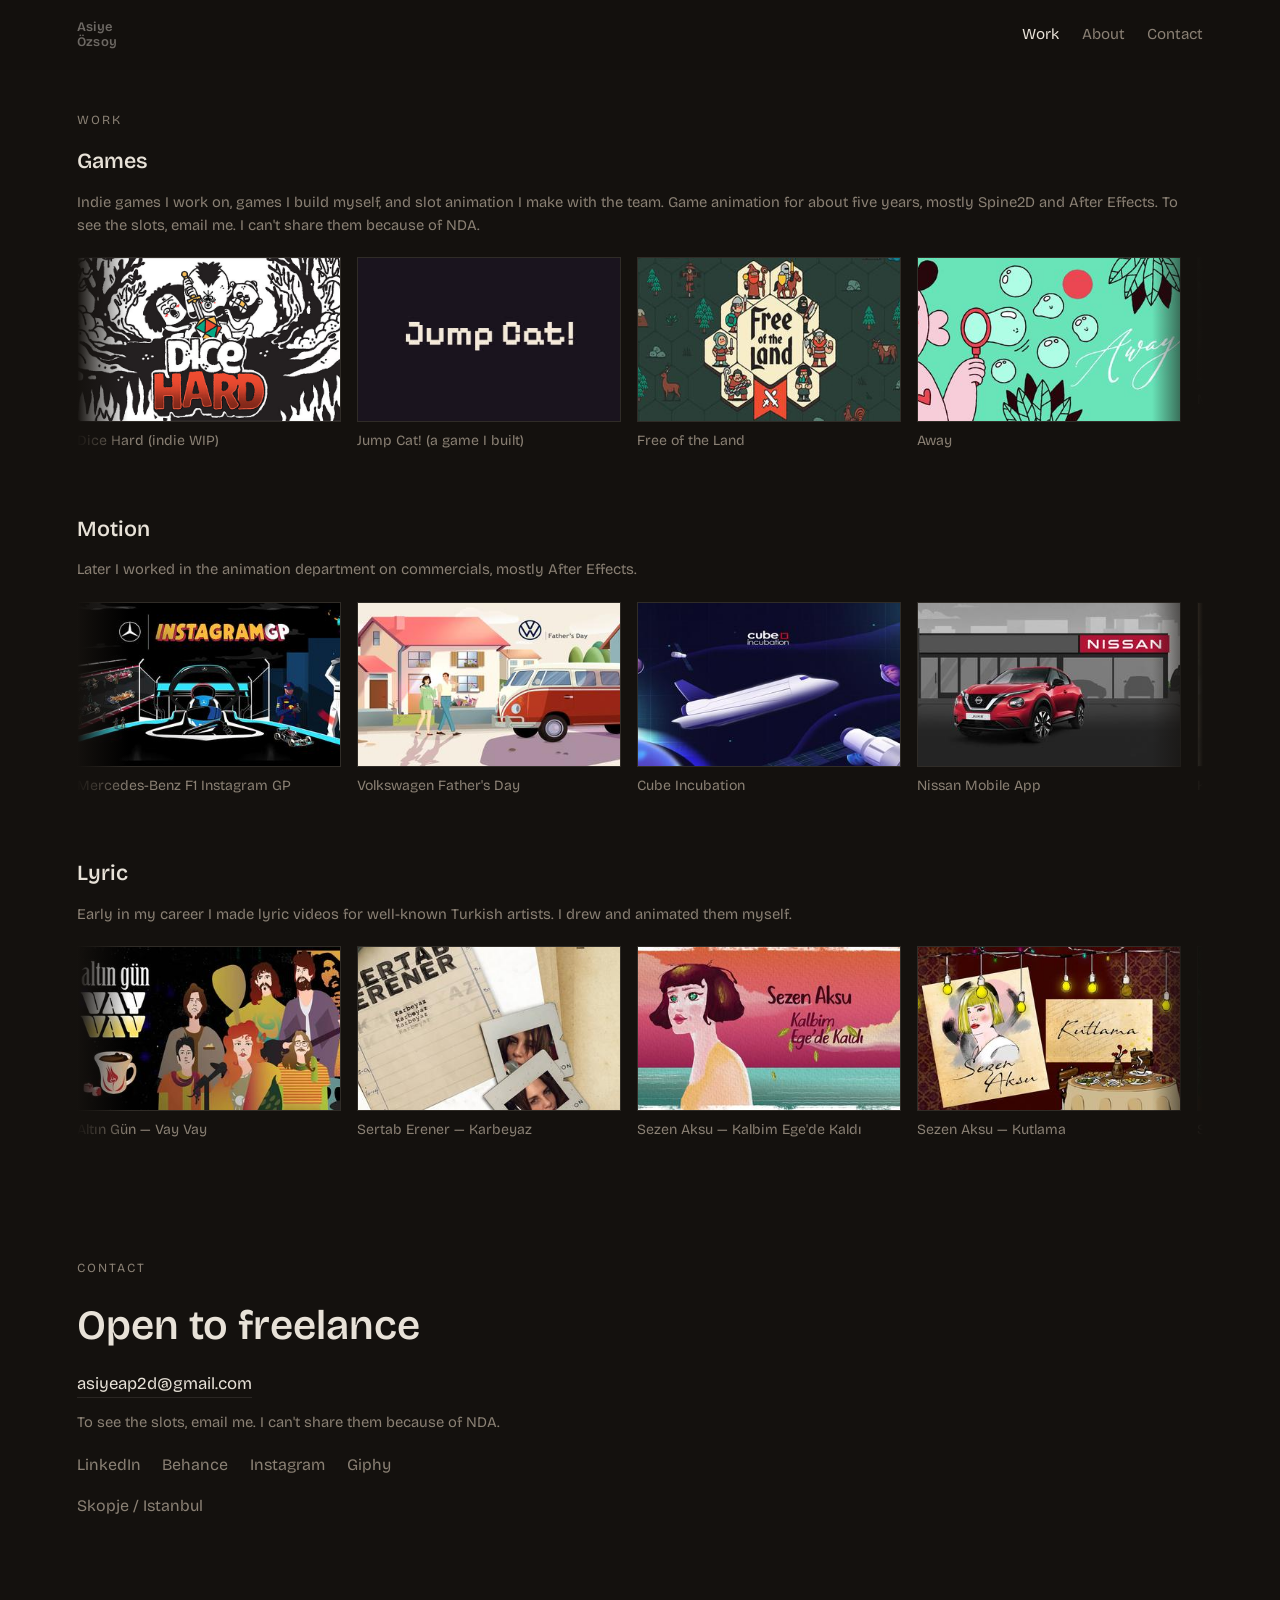
==== index.html @ 809813a2 "Merge 0783d5aa87bd15c969c91256ac37161a1b82086a into 384b6fa0c8974aed345f57bc67e46e4096f87b56" ====
<!DOCTYPE html>
<html lang="en">
<head>
  <meta charset="UTF-8">
  <meta name="viewport" content="width=device-width, initial-scale=1.0">
  <title>asiye ozsoy - portfolio</title>
  <meta name="description" content="2D animator and VFX artist. Games, motion, and lyric work. Open to freelance. Skopje / Istanbul.">
  <link rel="preconnect" href="https://fonts.googleapis.com">
  <link rel="preconnect" href="https://fonts.gstatic.com" crossorigin>
  <link href="https://fonts.googleapis.com/css2?family=Bricolage+Grotesque:opsz,wght@12..96,400;12..96,500;12..96,600;12..96,700&display=swap" rel="stylesheet">
  <link rel="stylesheet" href="css/site.css">
</head>
<body>
  <header class="site-header">
    <a class="wordmark" href="index.html" title="Asiye Özsoy">Asiye<br>Özsoy</a>
    <nav class="nav">
      <a href="#work" aria-current="page">Work</a>
      <a href="about.html">About</a>
      <a href="#contact">Contact</a>
    </nav>
  </header>

  <main>
    <section id="work" class="section">
      <p class="kicker">Work</p>

      <div class="block" id="games">
        <h2 class="section-title">Games</h2>
        <p class="section-blurb">Indie games I work on, games I build myself, and slot animation I make with the team. Game animation for about five years, mostly Spine2D and After Effects. To see the slots, <a href="mailto:asiyeap2d@gmail.com">email me</a>. I can't share them because of NDA.</p>
        <div class="h-track-wrap is-start">
          <div class="h-track" tabindex="0" aria-label="Games">
            <div class="h-track-inner">
              <a class="tile" href="https://store.steampowered.com/app/4084040/Dice_Hard/" target="_blank" rel="noopener" title="Dice Hard (indie WIP)">
                <img src="thumbs/dice-hard.jpg" alt="Dice Hard (indie WIP)">
                <span class="tile-label">Dice Hard (indie WIP)</span>
              </a>
              <a class="tile" href="jump-cat/" target="_blank" rel="noopener" title="Jump Cat! (a game I built)">
                <img src="thumbs/jump-cat.jpg" alt="Jump Cat! (a game I built)">
                <span class="tile-label">Jump Cat! (a game I built)</span>
              </a>
              <a class="tile" href="https://www.behance.net/gallery/241065881/Free-Of-The-Land" target="_blank" rel="noopener">
                <img src="thumbs/free-of-the-land.jpg" alt="Free of the Land">
                <span class="tile-label">Free of the Land</span>
              </a>
              <a class="tile" href="https://www.behance.net/gallery/220817751/Away-(GGJ-2025)" target="_blank" rel="noopener">
                <img src="thumbs/away-ggj-2025.jpg" alt="Away (GGJ 2025)">
                <span class="tile-label">Away</span>
              </a>
              <div class="tile nda" aria-disabled="true" aria-label="Monkey Mike, NDA">
                <img src="thumbs/monkey-mike.jpg" alt="">
                <span class="tile-label">Monkey Mike</span>
              </div>
              <div class="tile nda" aria-disabled="true" aria-label="Scarlett Journey, NDA">
                <img src="thumbs/scarlett-journey-mf.jpg" alt="">
                <span class="tile-label">Scarlett Journey</span>
              </div>
              <div class="tile nda" aria-disabled="true" aria-label="The Tipsy Tourist, NDA">
                <img src="thumbs/the-tipsy-tourist.jpg" alt="">
                <span class="tile-label">The Tipsy Tourist</span>
              </div>
              <div class="tile nda" aria-disabled="true" aria-label="Heist Bank Rush, NDA">
                <img src="thumbs/heist-bank-rush.jpg" alt="">
                <span class="tile-label">Heist Bank Rush</span>
              </div>
              <div class="tile nda" aria-disabled="true" aria-label="Stampede Gold, NDA">
                <img src="thumbs/stampede-gold.jpg" alt="">
                <span class="tile-label">Stampede Gold</span>
              </div>
              <div class="tile nda" aria-disabled="true" aria-label="Gold Nugget Rush, NDA">
                <img src="thumbs/gold-nugget-rush.jpg" alt="">
                <span class="tile-label">Gold Nugget Rush</span>
              </div>
            </div>
          </div>
        </div>
      </div>

      <div class="block" id="motion">
        <h2 class="section-title">Motion</h2>
        <p class="section-blurb">Later I worked in the animation department on commercials, mostly After Effects.</p>
        <div class="h-track-wrap is-start">
          <div class="h-track" tabindex="0" aria-label="Motion">
            <div class="h-track-inner">
              <a class="tile" href="https://www.behance.net/gallery/129097191/Mercedes-Benz-F1-Instagram-GP" target="_blank" rel="noopener">
                <img src="thumbs/mercedes-benz-f1-instagram-gp.jpg" alt="Mercedes-Benz F1 Instagram GP">
                <span class="tile-label">Mercedes-Benz F1 Instagram GP</span>
              </a>
              <a class="tile" href="https://www.behance.net/gallery/122119927/Volkswagen-Fathers-Day" target="_blank" rel="noopener">
                <img src="thumbs/volkswagen-fathers-day.jpg" alt="Volkswagen Father's Day">
                <span class="tile-label">Volkswagen Father's Day</span>
              </a>
              <a class="tile" href="https://www.behance.net/gallery/128659975/Cube-Incubation" target="_blank" rel="noopener">
                <img src="thumbs/cube-incubation.jpg" alt="Cube Incubation">
                <span class="tile-label">Cube Incubation</span>
              </a>
              <a class="tile" href="https://www.behance.net/gallery/135617525/Nissan-Mobile-App" target="_blank" rel="noopener">
                <img src="thumbs/nissan-mobile-app.jpg" alt="Nissan Mobile App">
                <span class="tile-label">Nissan Mobile App</span>
              </a>
              <a class="tile" href="https://www.behance.net/gallery/140150429/Kzlay-Plus-Karamuerverli-Yesil" target="_blank" rel="noopener">
                <img src="thumbs/kizilay-plus-karamurverli-soda.jpg" alt="Kızılay Plus">
                <span class="tile-label">Kızılay Plus</span>
              </a>
              <a class="tile" href="https://www.behance.net/gallery/135873563/Togg-CES-2022" target="_blank" rel="noopener">
                <img src="thumbs/togg-ces-2022.jpg" alt="Togg CES 2022">
                <span class="tile-label">Togg CES 2022</span>
              </a>
            </div>
          </div>
        </div>
      </div>

      <div class="block" id="lyric">
        <h2 class="section-title">Lyric</h2>
        <p class="section-blurb">Early in my career I made lyric videos for well-known Turkish artists. I drew and animated them myself.</p>
        <div class="h-track-wrap is-start">
          <div class="h-track" tabindex="0" aria-label="Lyric">
            <div class="h-track-inner">
              <a class="tile" href="https://www.behance.net/gallery/91504417/Altn-Guen-Vay-Vay" target="_blank" rel="noopener">
                <img src="thumbs/altin-gun-vay-vay.jpg" alt="Altın Gün — Vay Vay">
                <span class="tile-label">Altın Gün — Vay Vay</span>
              </a>
              <a class="tile" href="https://www.behance.net/gallery/86034231/Sertab-Erener-Karbeyaz-(Lyrics)" target="_blank" rel="noopener">
                <img src="thumbs/sertab-erener-karbeyaz.jpg" alt="Sertab Erener — Karbeyaz">
                <span class="tile-label">Sertab Erener — Karbeyaz</span>
              </a>
              <a class="tile" href="https://www.behance.net/gallery/86029261/Sezen-Aksu-Kalbim-Egede-Kald-(Lyrics)" target="_blank" rel="noopener">
                <img src="thumbs/sezen-aksu-kalbim-egede-kaldi.jpg" alt="Sezen Aksu — Kalbim Ege'de Kaldı">
                <span class="tile-label">Sezen Aksu — Kalbim Ege'de Kaldı</span>
              </a>
              <a class="tile" href="https://www.behance.net/gallery/86030645/Sezen-Aksu-Kutlama-(Lyric)" target="_blank" rel="noopener">
                <img src="thumbs/sezen-aksu-kutlama.jpg" alt="Sezen Aksu — Kutlama">
                <span class="tile-label">Sezen Aksu — Kutlama</span>
              </a>
              <a class="tile" href="https://www.behance.net/gallery/85668925/Sezen-Aksu-Ruezgar-Krd-Dalm" target="_blank" rel="noopener">
                <img src="thumbs/sezen-aksu-ruzgar-kirdi-dalimi.jpg" alt="Sezen Aksu — Rüzgar Kırdı Dalımı">
                <span class="tile-label">Sezen Aksu — Rüzgar Kırdı Dalımı</span>
              </a>
              <a class="tile" href="https://www.behance.net/gallery/86033073/Ferhat-Goecer-cimdeki-Hazine-(Lyrics)" target="_blank" rel="noopener">
                <img src="thumbs/ferhat-gocer-icimdeki-hazine.jpg" alt="Ferhat Göçer — İçimdeki Hazine">
                <span class="tile-label">Ferhat Göçer — İçimdeki Hazine</span>
              </a>
              <a class="tile" href="https://www.behance.net/gallery/86032571/Halil-Sezai-Sonbahar" target="_blank" rel="noopener">
                <img src="thumbs/halil-sezai-sonbahar.jpg" alt="Halil Sezai — Sonbahar">
                <span class="tile-label">Halil Sezai — Sonbahar</span>
              </a>
              <a class="tile" href="https://www.behance.net/gallery/86033521/Sezen-Aksu-Ahbap-Cavuslar" target="_blank" rel="noopener">
                <img src="thumbs/sezen-aksu-ahbap-cavuslar.jpg" alt="Sezen Aksu — Ahbap Çavuşlar">
                <span class="tile-label">Sezen Aksu — Ahbap Çavuşlar</span>
              </a>
              <a class="tile" href="https://www.behance.net/gallery/85667417/Sezen-Aksu-Begonvil" target="_blank" rel="noopener">
                <img src="thumbs/sezen-aksu-begonvil.jpg" alt="Sezen Aksu — Begonvil">
                <span class="tile-label">Sezen Aksu — Begonvil</span>
              </a>
              <a class="tile" href="https://www.behance.net/gallery/85669883/Sezen-Aksu-Anlasana" target="_blank" rel="noopener">
                <img src="thumbs/sezen-aksu-anlasana.jpg" alt="Sezen Aksu — Anlasana">
                <span class="tile-label">Sezen Aksu — Anlasana</span>
              </a>
            </div>
          </div>
        </div>
      </div>
    </section>

    <section id="contact" class="section contact">
      <p class="kicker">Contact</p>
      <h2 class="contact-title">Open to freelance</h2>
      <button type="button" class="email-copy" data-copy-email>asiyeap2d@gmail.com</button>
      <p class="nda-note">To see the slots, email me. I can't share them because of NDA.</p>
      <p class="contact-links">
        <a href="https://www.linkedin.com/in/asiyeozsoy/" target="_blank" rel="noopener">LinkedIn</a>
        <a href="https://www.behance.net/asiyeozsoy" target="_blank" rel="noopener">Behance</a>
        <a href="https://www.instagram.com/asiye2d/" target="_blank" rel="noopener">Instagram</a>
        <a href="https://giphy.com/asiyeaydinli" target="_blank" rel="noopener">Giphy</a>
      </p>
      <p class="muted">Skopje / Istanbul</p>
    </section>
  </main>

  <script src="js/site.js"></script>
</body>
</html>
---- css/site.css ----
:root {
  --bg: #14110e;
  --ink: #14110e;
  --text: #e8e2d8;
  --muted: #8a8074;
  --surface: #1b1713;
  --line: rgba(232, 226, 216, 0.1);
  --fade: #14110e;
}

*,
*::before,
*::after {
  box-sizing: border-box;
}

html {
  scroll-behavior: smooth;
}

html,
body {
  margin: 0;
  padding: 0;
  background: var(--bg);
  color: var(--text);
  font-family: "Bricolage Grotesque", sans-serif;
  font-optical-sizing: auto;
  font-weight: 400;
  line-height: 1.55;
}

img {
  max-width: 100%;
  display: block;
}

a {
  color: inherit;
  text-decoration: none;
}

button {
  font: inherit;
  color: inherit;
  background: none;
  border: 0;
  cursor: pointer;
}

.site-header {
  display: flex;
  align-items: center;
  justify-content: space-between;
  padding: 1.25rem 6vw;
  position: sticky;
  top: 0;
  z-index: 20;
  background: color-mix(in srgb, var(--bg) 88%, transparent);
  backdrop-filter: blur(10px);
}

.wordmark {
  --wordmark-lit: 0;
  font-weight: 600;
  letter-spacing: 0.02em;
  font-size: 13px;
  line-height: 1.15;
  color: var(--text);
  opacity: calc(0.42 + var(--wordmark-lit) * 0.58);
  text-shadow: 0 0 calc(var(--wordmark-lit) * 16px) color-mix(in srgb, var(--text) calc(var(--wordmark-lit) * 45%), transparent);
}

@media (hover: none), (prefers-reduced-motion: reduce) {
  .wordmark {
    --wordmark-lit: 1;
    text-shadow: none;
  }
}

.nav {
  display: flex;
  gap: 1.4rem;
  font-size: 0.95rem;
}

.nav a[aria-current="page"] {
  color: var(--text);
}

.nav a:not([aria-current="page"]) {
  color: var(--muted);
}

.nav a:hover {
  color: var(--text);
}

.section {
  padding: 2.5rem 6vw 1rem;
}

.kicker,
.section-title {
  margin: 0 0 1rem;
}

.kicker {
  color: var(--muted);
  font-size: 0.78rem;
  letter-spacing: 0.16em;
  text-transform: uppercase;
}

.section-title {
  font-size: 1.35rem;
  font-weight: 560;
}

.block {
  margin-bottom: 3.2rem;
}

.h-track-wrap {
  position: relative;
}

.h-track-wrap::before,
.h-track-wrap::after {
  content: "";
  position: absolute;
  top: 0;
  bottom: 0;
  width: 3.2rem;
  pointer-events: none;
  z-index: 2;
  opacity: 1;
}

.h-track-wrap::before {
  left: 0;
  background: linear-gradient(90deg, var(--fade), transparent);
}

.h-track-wrap::after {
  right: 0;
  background: linear-gradient(270deg, var(--fade), transparent);
}

.h-track-wrap.is-start::before,
.h-track-wrap.is-end::after {
  opacity: 0;
}

.h-track {
  overflow-x: auto;
  padding: 0.2rem 0;
  scroll-snap-type: x proximity;
  cursor: grab;
  overscroll-behavior-x: contain;
  -ms-overflow-style: none;
  scrollbar-width: none;
}

.h-track::-webkit-scrollbar {
  display: none;
}

.h-track.is-dragging {
  cursor: grabbing;
  user-select: none;
}

.h-track-inner {
  display: flex;
  gap: 1rem;
  width: max-content;
  padding: 0 1.4rem 0.4rem;
}

.h-track .tile {
  flex: 0 0 16.5rem;
  scroll-snap-align: start;
}

.h-track .tile img {
  -webkit-user-drag: none;
  user-select: none;
}

.h-track .tile.nda {
  flex-basis: 12.4rem;
}

.tile.nda {
  position: relative;
  pointer-events: none;
  cursor: default;
  opacity: 0.5;
}

.tile.nda img {
  filter: saturate(0.42);
}

.tile.nda::after {
  content: "";
  position: absolute;
  top: 0.5rem;
  right: 0.5rem;
  width: 1.15rem;
  height: 1.15rem;
  pointer-events: none;
  opacity: 0.62;
  filter: drop-shadow(0 0 3px rgba(20, 17, 14, 0.7));
  background: url("data:image/svg+xml,%3Csvg xmlns='http://www.w3.org/2000/svg' viewBox='0 0 24 24' fill='none' stroke='%23e8e2d8' stroke-width='1.85' stroke-linecap='round' stroke-linejoin='round'%3E%3Crect x='5' y='11' width='14' height='10' rx='2'/%3E%3Cpath d='M8 11V8a4 4 0 0 1 8 0v3'/%3E%3C/svg%3E")
    center / contain no-repeat;
}

.nda-note,
.section-blurb {
  margin: 0.85rem 0 0;
  color: var(--muted);
  font-size: 0.92rem;
}

.section-blurb {
  margin: -0.25rem 0 1.1rem;
}

.grid {
  display: grid;
  grid-template-columns: repeat(3, 1fr);
  gap: 1rem;
}

.tile {
  display: block;
  color: inherit;
}

.tile img,
.tile-video {
  width: 100%;
  aspect-ratio: 16 / 10;
  object-fit: cover;
  background: var(--surface);
  border: 1px solid var(--line);
}

.tile-video {
  display: block;
  pointer-events: none;
  max-width: 100%;
  height: auto;
}

.tile-video::-webkit-media-controls {
  display: none !important;
}

.tile-label {
  display: block;
  margin-top: 0.5rem;
  font-size: 0.88rem;
  color: var(--muted);
}

.tile:not(.nda):hover .tile-label {
  color: var(--text);
}

.contact {
  padding-bottom: 5rem;
}

.contact-title {
  margin: 0 0 0.8rem;
  font-size: clamp(1.8rem, 4vw, 2.6rem);
  font-weight: 560;
}

.email-copy {
  display: inline-block;
  padding: 0;
  border-bottom: 1px solid var(--line);
  font-size: 1.05rem;
}

.email-copy:hover,
.email-copy.copied {
  color: var(--text);
}

.contact-links {
  display: flex;
  flex-wrap: wrap;
  gap: 1rem 1.35rem;
  margin: 1.2rem 0 0.8rem;
}

.contact-links a {
  color: var(--muted);
}

.contact-links a:hover {
  color: var(--text);
}

.muted {
  color: var(--muted);
}

.about-page {
  padding: 1.5rem 6vw 5rem;
}

.about-layout {
  display: grid;
  grid-template-columns: 0.85fr 1.15fr 1fr;
  grid-template-areas:
    "portrait copy personal"
    "giphy giphy personal";
  gap: 2.4rem;
  align-items: start;
  align-content: start;
}

.portrait {
  grid-area: portrait;
  margin: 0;
}

.copy {
  grid-area: copy;
}

.personal {
  grid-area: personal;
}

.portrait-hang {
  position: relative;
  transform-origin: 50% 3%;
  animation: portrait-sway 12s ease-in-out infinite;
}

.portrait-frame {
  position: relative;
  z-index: 1;
  display: block;
  width: 100%;
  height: auto;
  aspect-ratio: 626 / 781;
  pointer-events: none;
}

.portrait-photo {
  position: absolute;
  z-index: 0;
  top: 15.7%;
  left: 16%;
  width: 64.5%;
  height: 50.6%;
  object-fit: cover;
  object-position: center top;
  background: transparent;
  border: 0;
}

@keyframes portrait-sway {
  0%,
  100% {
    transform: rotate(-1.2deg);
  }

  50% {
    transform: rotate(1.2deg);
  }
}

@media (prefers-reduced-motion: reduce) {
  .portrait-hang {
    animation: none;
  }
}

.about-page .contact {
  margin-top: 3.5rem;
  padding: 0 0 0.5rem;
}

.copy h1 {
  margin: 0 0 0.35rem;
  font-size: clamp(1.8rem, 3vw, 2.4rem);
  font-weight: 600;
}

.role {
  margin: 0;
  letter-spacing: 0.08em;
  font-size: 0.92rem;
}

.status {
  margin: 0.75rem 0 0.15rem;
}

.bio,
.hobby,
.how p,
.credit,
.tools {
  color: var(--muted);
}

.bio + .bio {
  margin-top: 0.7rem;
}

.personal > .credit-walk {
  display: none;
}

.personal:has(.tile.is-active[data-credit]) > .credit:not(.credit-walk) {
  display: none;
}

.personal:has(.tile.is-active[data-credit]) > .credit-walk {
  display: block;
}

.hobby {
  margin-top: 1rem;
}

.how {
  margin-top: 1.8rem;
}

.how h2 {
  margin: 0 0 0.7rem;
  font-size: 1rem;
  font-weight: 560;
  color: var(--text);
}

.how p {
  margin: 0 0 0.7rem;
}

.tools {
  margin-top: 1.4rem;
}

.personal,
.personal-carousel,
.personal-list,
.personal .tile {
  min-width: 0;
}

.personal-list {
  display: grid;
  gap: 1rem;
}

.personal .tile {
  display: block;
}

.personal .tile-video {
  width: 100%;
  max-width: 100%;
  height: auto;
  max-height: none;
  aspect-ratio: auto;
  object-fit: contain;
  background: transparent;
}

.personal .tile[hidden] {
  display: none;
}

.personal-nav {
  display: flex;
  gap: 0.85rem;
  margin-top: 0.65rem;
}

.personal-nav button {
  color: var(--muted);
  font-size: 1.35rem;
  line-height: 1;
  padding: 0;
}

.personal-nav button:hover {
  color: var(--text);
}

.giphy-block {
  grid-area: giphy;
  margin-top: 2rem;
  min-width: 0;
}

.giphy-head {
  display: flex;
  align-items: baseline;
  flex-wrap: wrap;
  gap: 0.35rem 0.9rem;
  margin: 0 0 1rem;
}

.giphy-head .kicker {
  margin: 0;
}

.giphy-views {
  font-size: 0.78rem;
}

.giphy-views:hover {
  color: var(--text);
}

.giphy-strip {
  display: flex;
  gap: 0.7rem;
  overflow-x: auto;
  -ms-overflow-style: none;
  scrollbar-width: none;
}

.giphy-strip::-webkit-scrollbar {
  display: none;
}

.giphy-strip a,
.giphy-strip img {
  flex: 0 0 auto;
  height: 110px;
  width: auto;
  background: var(--surface);
}

@media (max-width: 980px) {
  .about-layout {
    grid-template-columns: 1fr 1.2fr;
    grid-template-areas:
      "portrait copy"
      "personal personal"
      "giphy giphy";
  }

  .grid {
    grid-template-columns: 1fr 1fr;
  }
}

@media (max-width: 720px) {
  .site-header,
  .section,
  .about-page {
    padding-left: 1.15rem;
    padding-right: 1.15rem;
  }

  .about-layout,
  .grid {
    grid-template-columns: 1fr;
  }

  .about-layout {
    grid-template-areas:
      "portrait"
      "copy"
      "personal"
      "giphy";
  }

  .h-track-wrap:not(.h-track-wrap--stack)::before,
  .h-track-wrap:not(.h-track-wrap--stack)::after {
    width: 2rem;
  }

  .h-track-wrap--stack::before,
  .h-track-wrap--stack::after {
    display: none;
  }

  .h-track-wrap--stack .h-track {
    overflow: visible;
    padding: 0;
    cursor: default;
  }

  .h-track-wrap--stack .h-track-inner {
    display: block;
    width: auto;
    padding: 0;
  }

  .h-track-wrap--stack .tile,
  .h-track-wrap--stack .tile.nda {
    flex: none;
    width: 100%;
    margin-bottom: 1rem;
  }
}
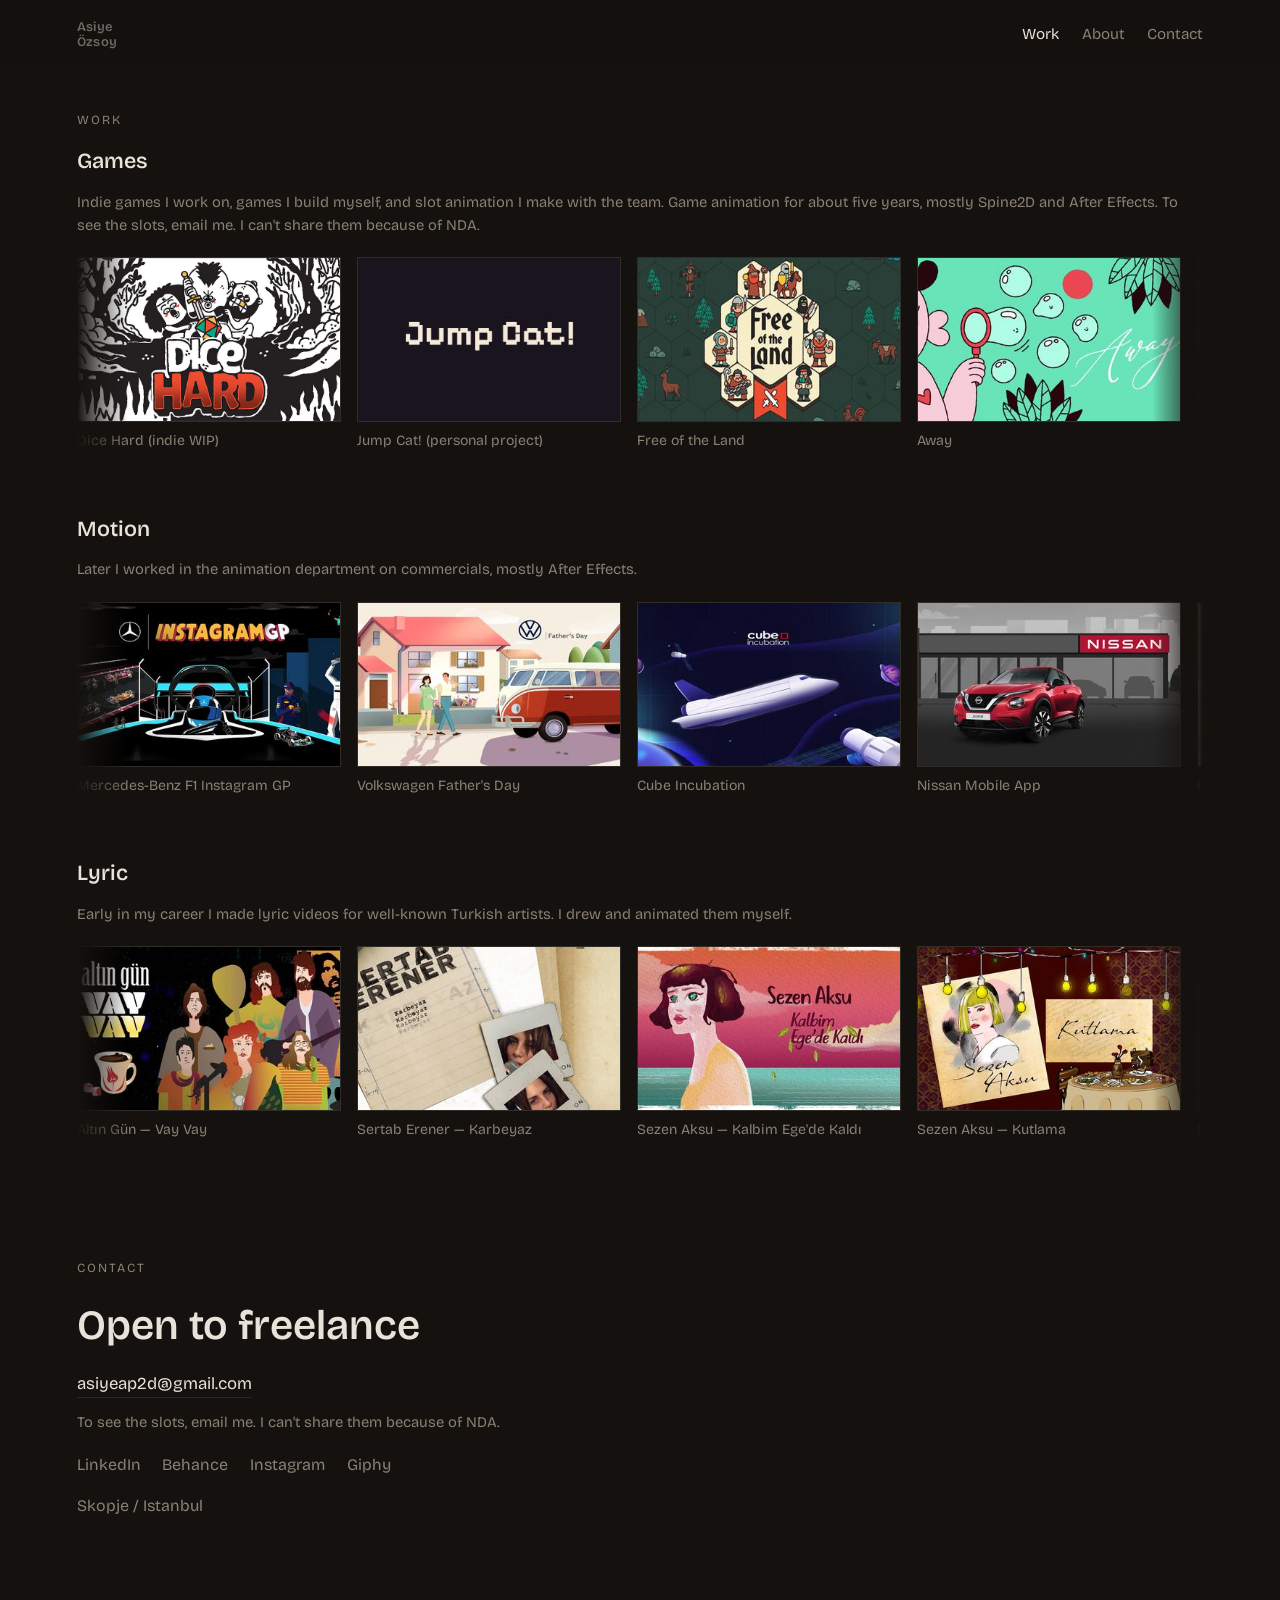
==== commit 8c40b7ea: "Label the Jump Cat Games tile as a personal project. Co-authored-by: asiyeozsoy <asiyeozsoy@users.no" ====
--- a/index.html
+++ b/index.html
@@ -34,9 +34,9 @@
                 <img src="thumbs/dice-hard.jpg" alt="Dice Hard (indie WIP)">
                 <span class="tile-label">Dice Hard (indie WIP)</span>
               </a>
-              <a class="tile" href="jump-cat/" target="_blank" rel="noopener" title="Jump Cat! (a game I built)">
-                <img src="thumbs/jump-cat.jpg" alt="Jump Cat! (a game I built)">
-                <span class="tile-label">Jump Cat! (a game I built)</span>
+              <a class="tile" href="jump-cat/" target="_blank" rel="noopener" title="Jump Cat! (personal project)">
+                <img src="thumbs/jump-cat.jpg" alt="Jump Cat! (personal project)">
+                <span class="tile-label">Jump Cat! (personal project)</span>
               </a>
               <a class="tile" href="https://www.behance.net/gallery/241065881/Free-Of-The-Land" target="_blank" rel="noopener">
                 <img src="thumbs/free-of-the-land.jpg" alt="Free of the Land">
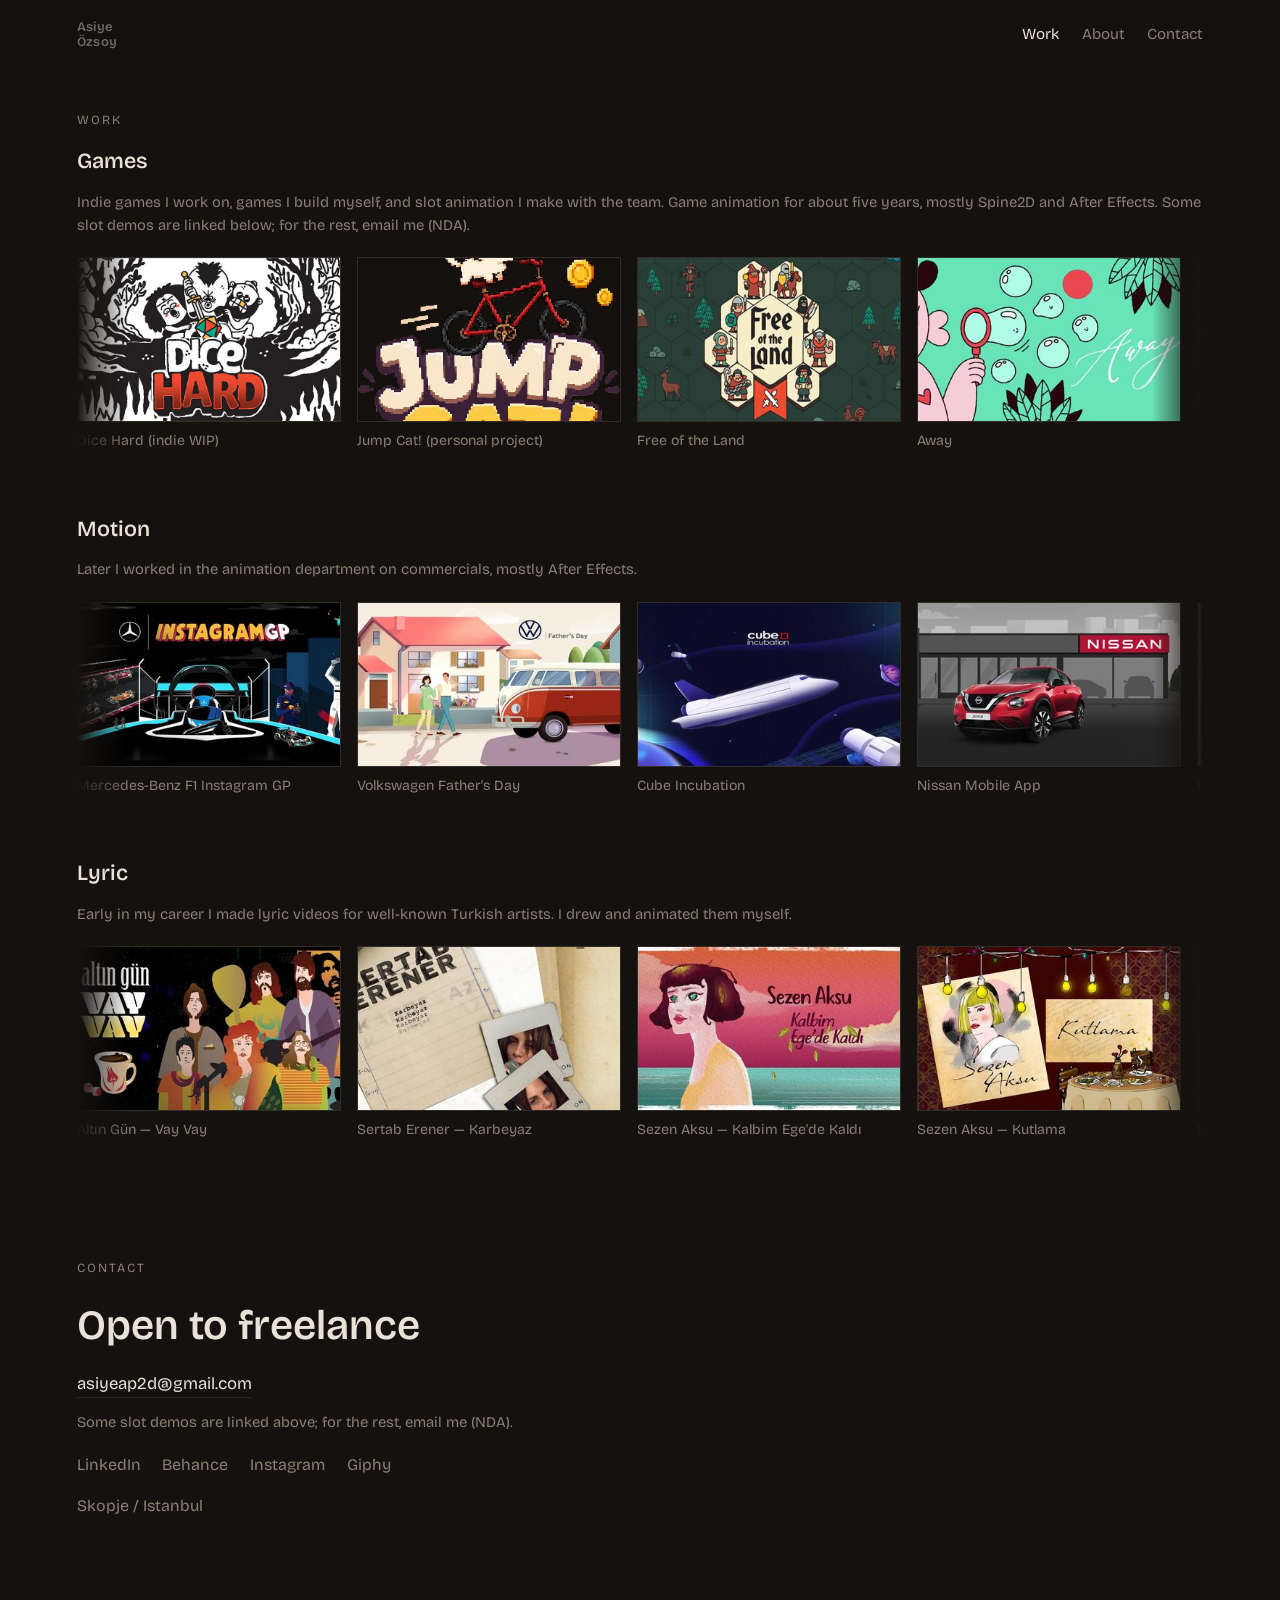
==== commit 5997118c: "Link four slot demos on Games tiles Convert The Tipsy Tourist, Gold Nugget Rush, Stampede Gold, and " ====
--- a/index.html
+++ b/index.html
@@ -26,7 +26,7 @@
 
       <div class="block" id="games">
         <h2 class="section-title">Games</h2>
-        <p class="section-blurb">Indie games I work on, games I build myself, and slot animation I make with the team. Game animation for about five years, mostly Spine2D and After Effects. To see the slots, <a href="mailto:asiyeap2d@gmail.com">email me</a>. I can't share them because of NDA.</p>
+        <p class="section-blurb">Indie games I work on, games I build myself, and slot animation I make with the team. Game animation for about five years, mostly Spine2D and After Effects. Some slot demos are linked below; for the rest, <a href="mailto:asiyeap2d@gmail.com">email me</a> (NDA).</p>
         <div class="h-track-wrap is-start">
           <div class="h-track" tabindex="0" aria-label="Games">
             <div class="h-track-inner">
@@ -35,7 +35,7 @@
                 <span class="tile-label">Dice Hard (indie WIP)</span>
               </a>
               <a class="tile" href="jump-cat/" target="_blank" rel="noopener" title="Jump Cat! (personal project)">
-                <img src="thumbs/jump-cat.jpg" alt="Jump Cat! (personal project)">
+                <video class="tile-video" autoplay muted loop playsinline poster="thumbs/jump-cat.jpg" src="thumbs/jump-cat.mp4"></video>
                 <span class="tile-label">Jump Cat! (personal project)</span>
               </a>
               <a class="tile" href="https://www.behance.net/gallery/241065881/Free-Of-The-Land" target="_blank" rel="noopener">
@@ -54,22 +54,22 @@
                 <img src="thumbs/scarlett-journey-mf.jpg" alt="">
                 <span class="tile-label">Scarlett Journey</span>
               </div>
-              <div class="tile nda" aria-disabled="true" aria-label="The Tipsy Tourist, NDA">
-                <img src="thumbs/the-tipsy-tourist.jpg" alt="">
+              <a class="tile" href="https://betsoft.com/play-demo/?id=6426" target="_blank" rel="noopener">
+                <img src="thumbs/the-tipsy-tourist.jpg" alt="The Tipsy Tourist">
                 <span class="tile-label">The Tipsy Tourist</span>
-              </div>
-              <div class="tile nda" aria-disabled="true" aria-label="Heist Bank Rush, NDA">
-                <img src="thumbs/heist-bank-rush.jpg" alt="">
+              </a>
+              <a class="tile" href="https://betsoft.com/play-demo/?id=5762" target="_blank" rel="noopener">
+                <img src="thumbs/heist-bank-rush.jpg" alt="Heist Bank Rush">
                 <span class="tile-label">Heist Bank Rush</span>
-              </div>
-              <div class="tile nda" aria-disabled="true" aria-label="Stampede Gold, NDA">
-                <img src="thumbs/stampede-gold.jpg" alt="">
+              </a>
+              <a class="tile" href="https://betsoft.com/play-demo/?id=5806" target="_blank" rel="noopener">
+                <img src="thumbs/stampede-gold.jpg" alt="Stampede Gold">
                 <span class="tile-label">Stampede Gold</span>
-              </div>
-              <div class="tile nda" aria-disabled="true" aria-label="Gold Nugget Rush, NDA">
-                <img src="thumbs/gold-nugget-rush.jpg" alt="">
+              </a>
+              <a class="tile" href="https://betsoft.com/play-demo/?id=6624" target="_blank" rel="noopener">
+                <img src="thumbs/gold-nugget-rush.jpg" alt="Gold Nugget Rush">
                 <span class="tile-label">Gold Nugget Rush</span>
-              </div>
+              </a>
             </div>
           </div>
         </div>
@@ -166,7 +166,7 @@
       <p class="kicker">Contact</p>
       <h2 class="contact-title">Open to freelance</h2>
       <button type="button" class="email-copy" data-copy-email>asiyeap2d@gmail.com</button>
-      <p class="nda-note">To see the slots, email me. I can't share them because of NDA.</p>
+      <p class="nda-note">Some slot demos are linked above; for the rest, email me (NDA).</p>
       <p class="contact-links">
         <a href="https://www.linkedin.com/in/asiyeozsoy/" target="_blank" rel="noopener">LinkedIn</a>
         <a href="https://www.behance.net/asiyeozsoy" target="_blank" rel="noopener">Behance</a>
--- a/css/site.css
+++ b/css/site.css
@@ -183,7 +183,8 @@
   scroll-snap-align: start;
 }
 
-.h-track .tile img {
+.h-track .tile img,
+.h-track .tile-video {
   -webkit-user-drag: none;
   user-select: none;
 }
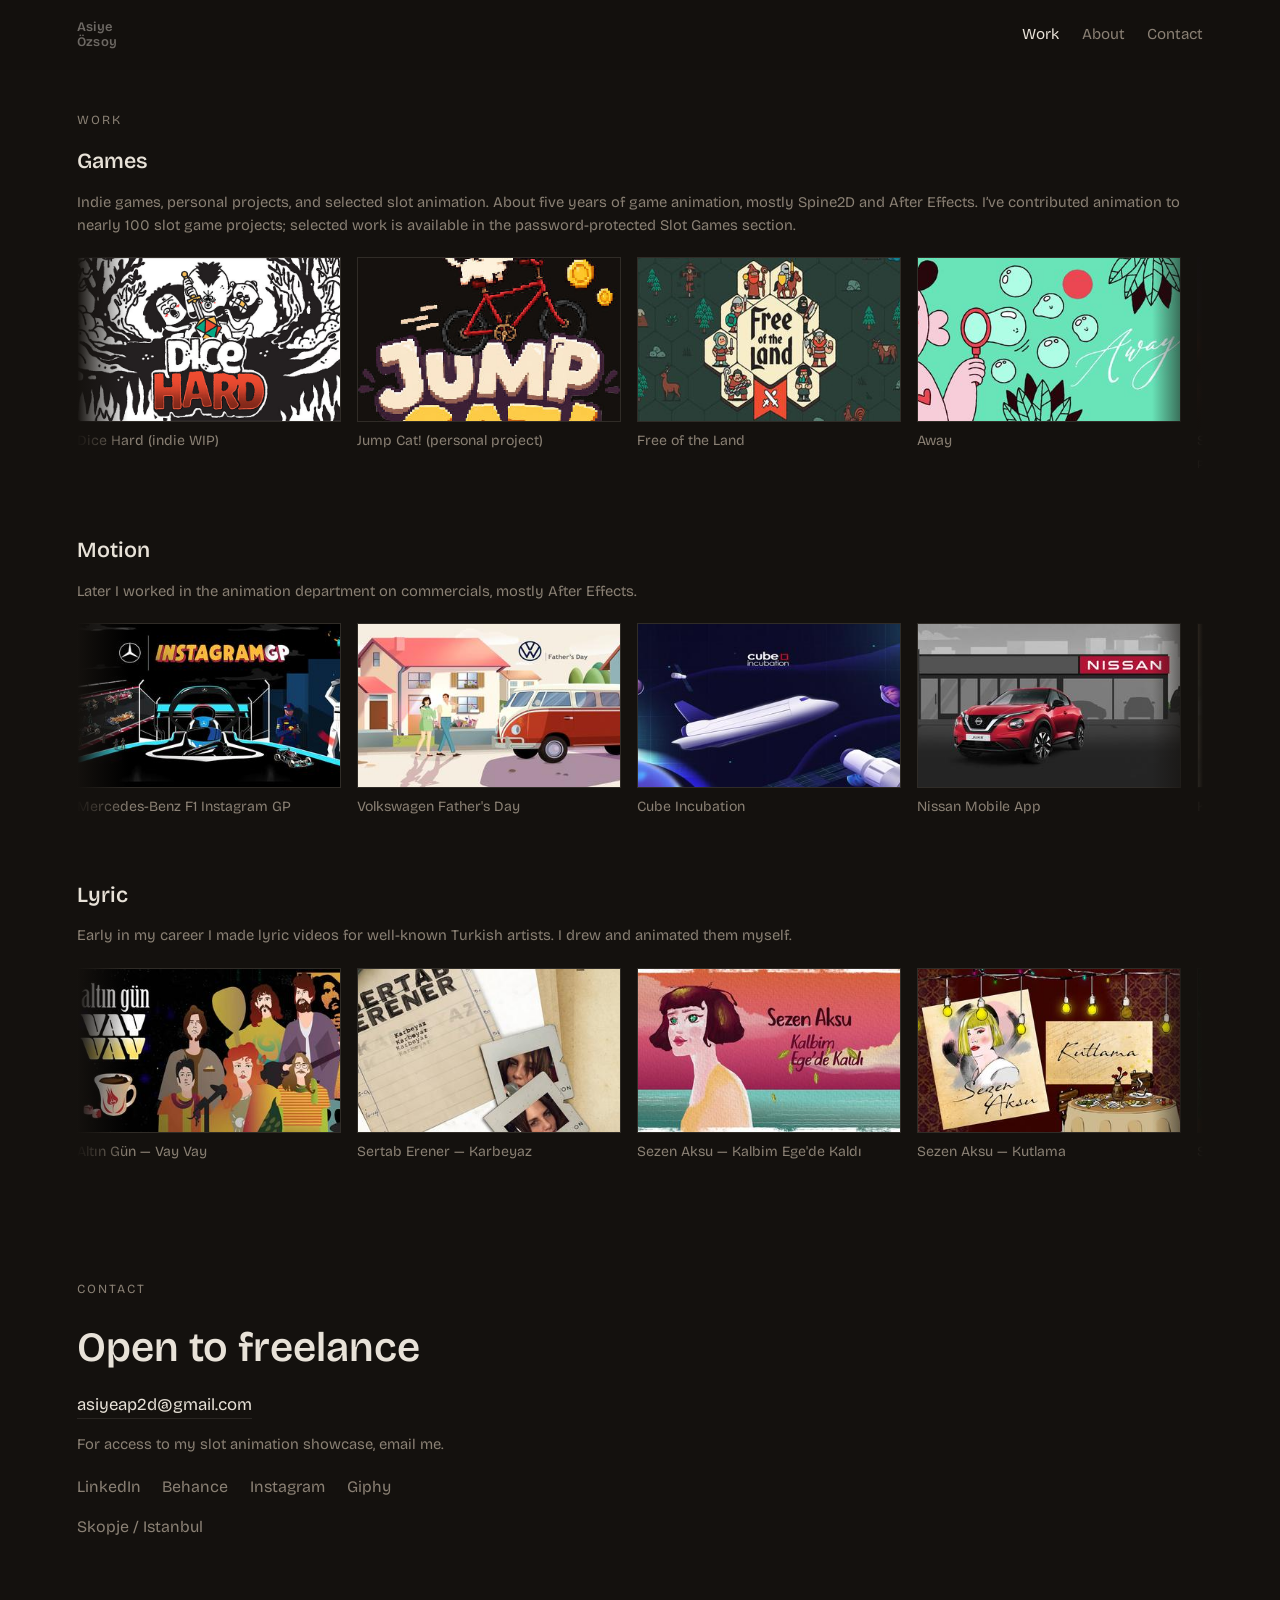
==== commit 996aa03e: "Add encrypted Slot Games animation showcase" ====
--- a/index.html
+++ b/index.html
@@ -26,7 +26,7 @@
 
       <div class="block" id="games">
         <h2 class="section-title">Games</h2>
-        <p class="section-blurb">Indie games I work on, games I build myself, and slot animation I make with the team. Game animation for about five years, mostly Spine2D and After Effects. Some slot demos are linked below; for the rest, <a href="mailto:asiyeap2d@gmail.com">email me</a> (NDA).</p>
+        <p class="section-blurb">Indie games, personal projects, and selected slot animation. About five years of game animation, mostly Spine2D and After Effects. I’ve contributed animation to nearly 100 slot game projects; selected work is available in the password-protected Slot Games section.</p>
         <div class="h-track-wrap is-start">
           <div class="h-track" tabindex="0" aria-label="Games">
             <div class="h-track-inner">
@@ -46,29 +46,10 @@
                 <img src="thumbs/away-ggj-2025.jpg" alt="Away (GGJ 2025)">
                 <span class="tile-label">Away</span>
               </a>
-              <div class="tile nda" aria-disabled="true" aria-label="Monkey Mike, NDA">
-                <img src="thumbs/monkey-mike.jpg" alt="">
-                <span class="tile-label">Monkey Mike</span>
-              </div>
-              <div class="tile nda" aria-disabled="true" aria-label="Scarlett Journey, NDA">
-                <img src="thumbs/scarlett-journey-mf.jpg" alt="">
-                <span class="tile-label">Scarlett Journey</span>
-              </div>
-              <a class="tile" href="https://betsoft.com/play-demo/?id=6426" target="_blank" rel="noopener">
-                <img src="thumbs/the-tipsy-tourist.jpg" alt="The Tipsy Tourist">
-                <span class="tile-label">The Tipsy Tourist</span>
-              </a>
-              <a class="tile" href="https://betsoft.com/play-demo/?id=5762" target="_blank" rel="noopener">
-                <img src="thumbs/heist-bank-rush.jpg" alt="Heist Bank Rush">
-                <span class="tile-label">Heist Bank Rush</span>
-              </a>
-              <a class="tile" href="https://betsoft.com/play-demo/?id=5806" target="_blank" rel="noopener">
-                <img src="thumbs/stampede-gold.jpg" alt="Stampede Gold">
-                <span class="tile-label">Stampede Gold</span>
-              </a>
-              <a class="tile" href="https://betsoft.com/play-demo/?id=6624" target="_blank" rel="noopener">
-                <img src="thumbs/gold-nugget-rush.jpg" alt="Gold Nugget Rush">
-                <span class="tile-label">Gold Nugget Rush</span>
+              <a class="tile slot-entry" href="slot-games/" aria-label="Slot Games — password required">
+                <img src="thumbs/gold-nugget-rush.jpg" alt="" class="slot-entry-cover">
+                <span class="slot-entry-lock" aria-hidden="true">↗</span>
+                <span class="tile-label">Slot Games <small>Password required</small></span>
               </a>
             </div>
           </div>
@@ -166,7 +147,7 @@
       <p class="kicker">Contact</p>
       <h2 class="contact-title">Open to freelance</h2>
       <button type="button" class="email-copy" data-copy-email>asiyeap2d@gmail.com</button>
-      <p class="nda-note">Some slot demos are linked above; for the rest, email me (NDA).</p>
+      <p class="nda-note">For access to my slot animation showcase, <a href="mailto:asiyeap2d@gmail.com?subject=Portfolio%20access">email me</a>.</p>
       <p class="contact-links">
         <a href="https://www.linkedin.com/in/asiyeozsoy/" target="_blank" rel="noopener">LinkedIn</a>
         <a href="https://www.behance.net/asiyeozsoy" target="_blank" rel="noopener">Behance</a>
--- a/css/site.css
+++ b/css/site.css
@@ -611,3 +611,10 @@
     margin-bottom: 1rem;
   }
 }
+
+/* Private slot animation showcase */
+.slot-entry { position: relative; overflow: hidden; }
+.slot-entry .slot-entry-cover { filter: blur(5px) brightness(.45); transform: scale(1.05); }
+.slot-entry .tile-label { display: flex; flex-direction: column; gap: .25rem; }
+.slot-entry .tile-label small { font-size: .7rem; font-weight: 400; opacity: .8; }
+.slot-entry-lock { position: absolute; top: 1rem; right: 1rem; color: #e8e2d8; border: 1px solid #e8e2d866; border-radius: 50%; width: 2rem; height: 2rem; display: grid; place-items: center; }
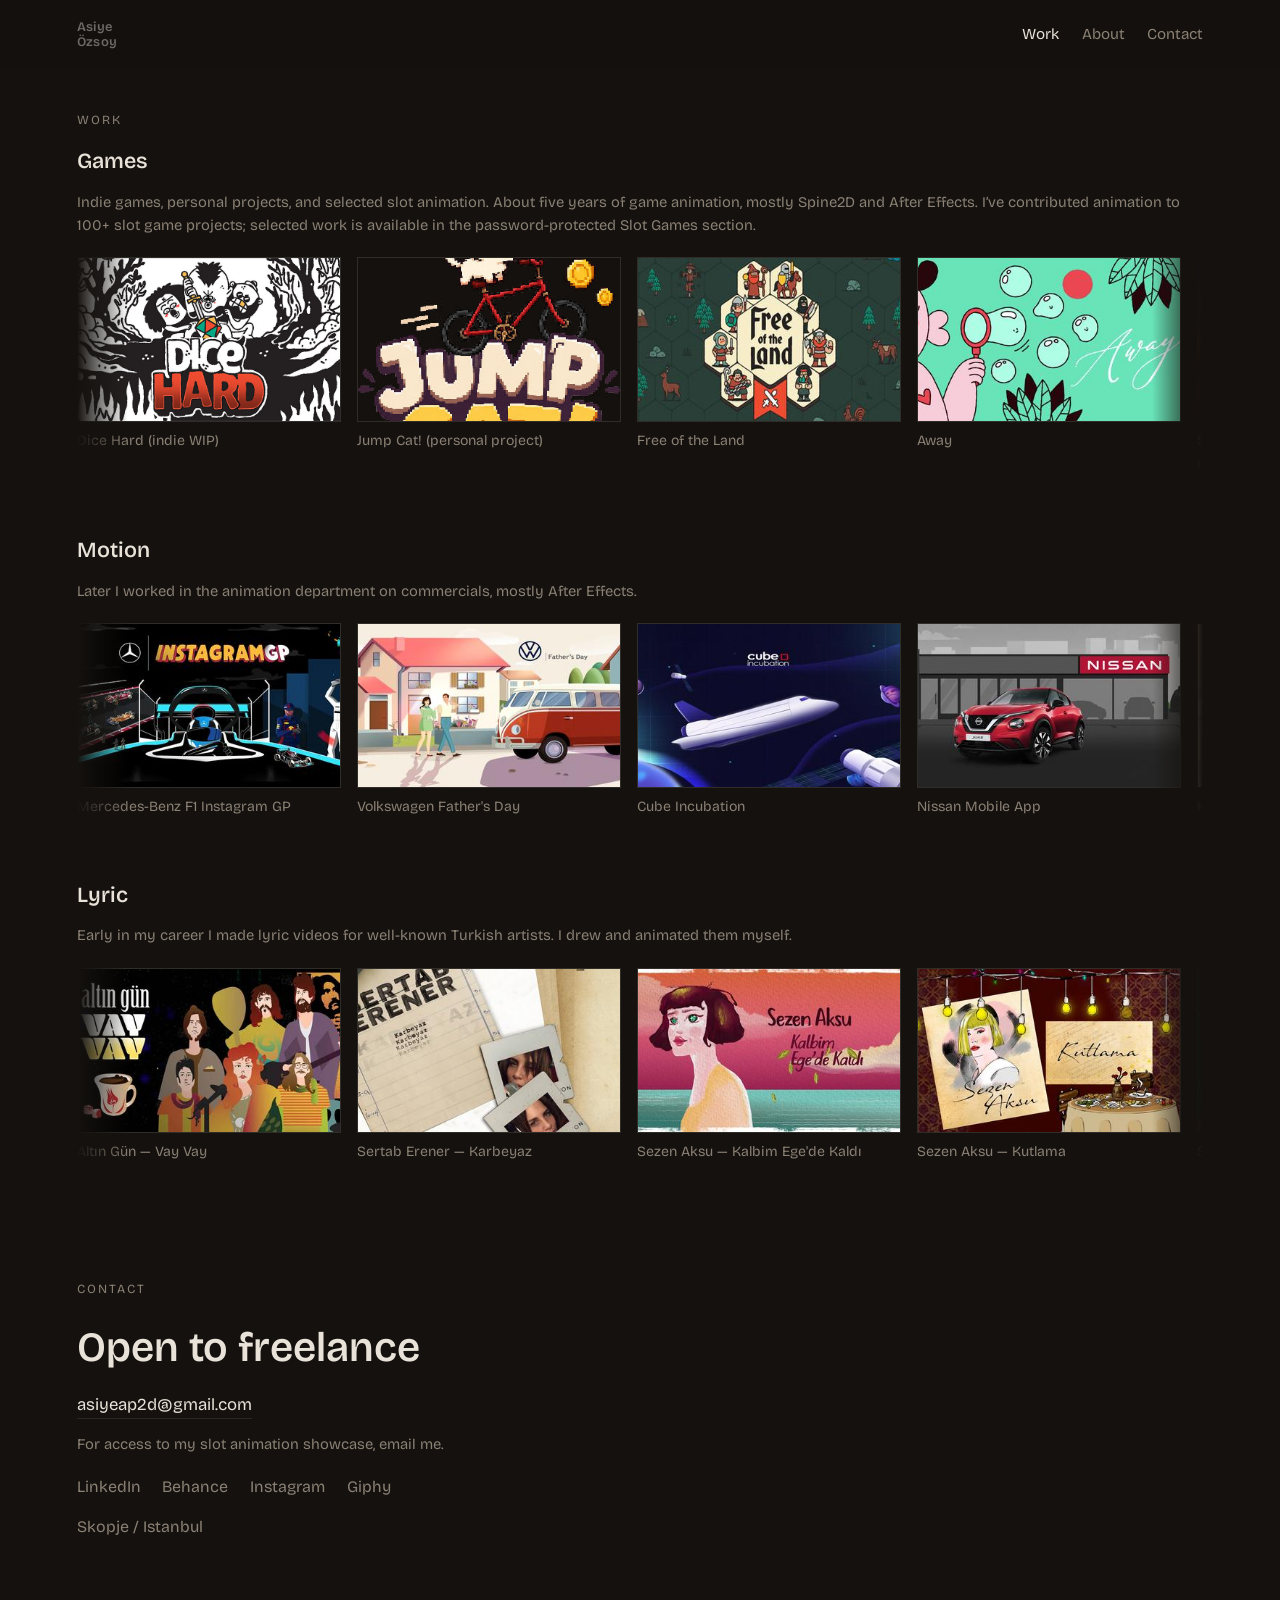
==== commit 2ab14951: "Update slot game experience to 100+ projects" ====
--- a/index.html
+++ b/index.html
@@ -26,7 +26,7 @@
 
       <div class="block" id="games">
         <h2 class="section-title">Games</h2>
-        <p class="section-blurb">Indie games, personal projects, and selected slot animation. About five years of game animation, mostly Spine2D and After Effects. I’ve contributed animation to nearly 100 slot game projects; selected work is available in the password-protected Slot Games section.</p>
+        <p class="section-blurb">Indie games, personal projects, and selected slot animation. About five years of game animation, mostly Spine2D and After Effects. I’ve contributed animation to 100+ slot game projects; selected work is available in the password-protected Slot Games section.</p>
         <div class="h-track-wrap is-start">
           <div class="h-track" tabindex="0" aria-label="Games">
             <div class="h-track-inner">
